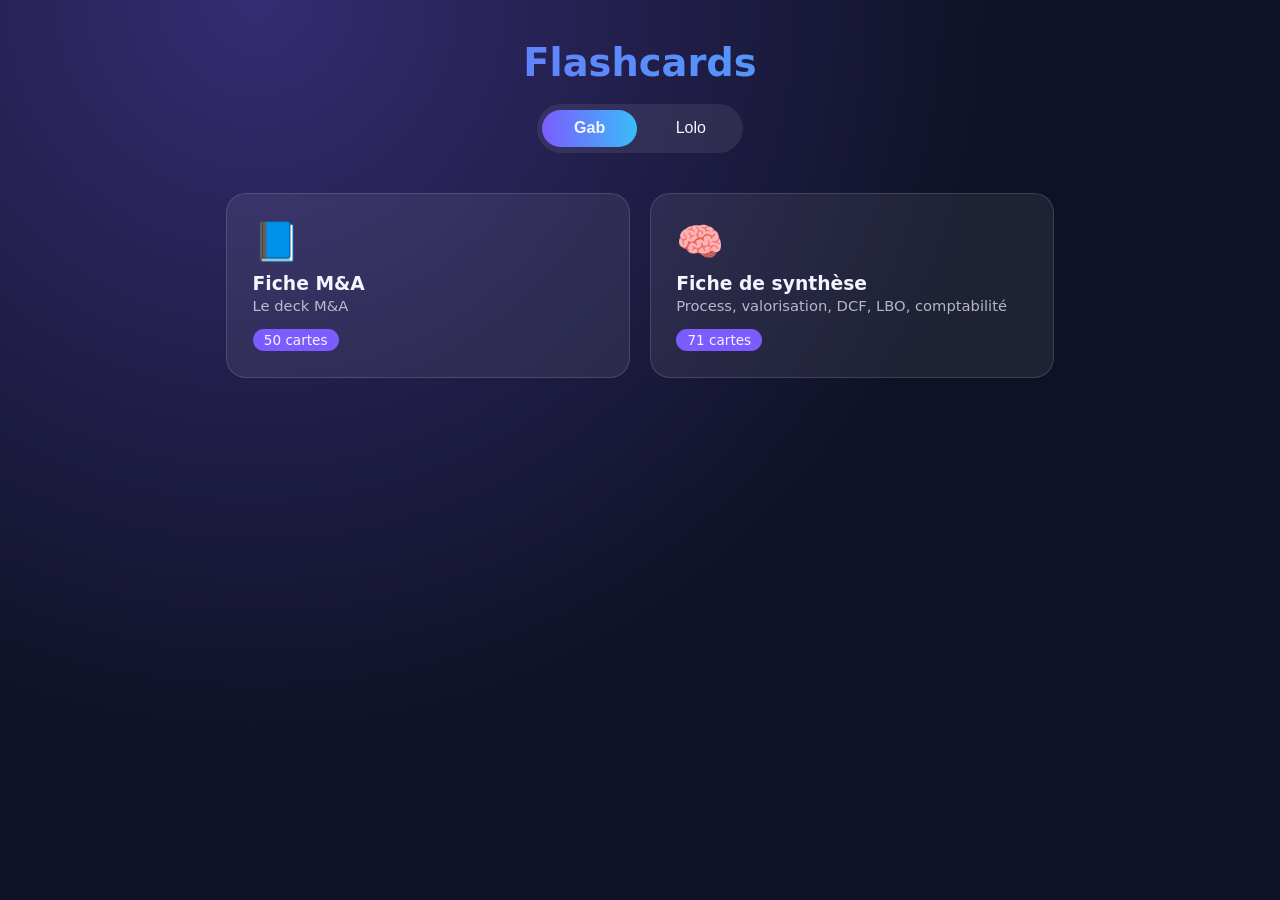
==== index.html @ feb43251 "Intègre les 4 decks existants et une page d'accueil à onglets Gab / Lolo Co-Authored-By: Claude Sonn" ====
<!doctype html>
<html lang="fr">
<head>
<meta charset="utf-8">
<meta name="viewport" content="width=device-width, initial-scale=1">
<title>Flashcards Gab & Lolo</title>
<style>
:root{--bg:#0f1226;--fg:#f4f5ff;--accent:#7c5cff;--accent2:#38bdf8}
body.lolo{--accent:#ff5ca8;--accent2:#ffb35c}
*{box-sizing:border-box}
body{margin:0;min-height:100vh;font-family:system-ui,sans-serif;color:var(--fg);
 background:radial-gradient(circle at 20% 0,color-mix(in srgb,var(--accent) 35%,transparent),transparent 55%),var(--bg);transition:background .4s}
header{text-align:center;padding:2.5rem 1rem 1rem}
h1{margin:0 0 1.2rem;font-size:2.4rem;background:linear-gradient(90deg,var(--accent),var(--accent2));-webkit-background-clip:text;background-clip:text;color:transparent}
.tabs{display:inline-flex;gap:.4rem;background:#ffffff14;padding:.35rem;border-radius:999px}
.tab{border:0;background:none;color:var(--fg);padding:.6rem 2rem;border-radius:999px;font-size:1rem;cursor:pointer}
.tab.active{background:linear-gradient(90deg,var(--accent),var(--accent2));font-weight:600}
main{max-width:860px;margin:0 auto;padding:1.5rem 1rem 3rem}
.panel{display:none;grid-template-columns:repeat(auto-fit,minmax(250px,1fr));gap:1.2rem}
.panel.show{display:grid}
.deck{display:block;text-decoration:none;color:inherit;background:#ffffff12;border:1px solid #ffffff22;border-radius:20px;padding:1.6rem;transition:transform .2s,box-shadow .2s}
.deck:hover{transform:translateY(-4px);box-shadow:0 10px 30px -10px var(--accent)}
.deck .e{font-size:2.4rem}.deck h3{margin:.5rem 0 .2rem}.deck p{margin:0;opacity:.7;font-size:.92rem}
.count{display:inline-block;margin-top:.9rem;padding:.2rem .7rem;border-radius:999px;background:var(--accent);font-size:.85rem}
</style>
</head>
<body>
<header>
  <h1>Flashcards</h1>
  <nav class="tabs">
    <button class="tab active" data-p="gab">Gab</button>
    <button class="tab" data-p="lolo">Lolo</button>
  </nav>
</header>
<main>
  <section class="panel show" id="gab">
    <a class="deck" href="mna-flashcards.html"><div class="e">📘</div><h3>Fiche M&amp;A</h3><p>Le deck M&amp;A</p><span class="count">50 cartes</span></a>
    <a class="deck" href="synthese-flashcards.html"><div class="e">🧠</div><h3>Fiche de synthèse</h3><p>Process, valorisation, DCF, LBO, comptabilité</p><span class="count">71 cartes</span></a>
  </section>
  <section class="panel" id="lolo">
    <a class="deck" href="histoire-flashcards.html"><div class="e">🏛️</div><h3>Impérialisme &amp; Nationalisme</h3><p>Histoire</p><span class="count">44 cartes</span></a>
    <a class="deck" href="geopolitique-1913-flashcards.html"><div class="e">🌍</div><h3>Géopolitique 1913</h3><p>Histoire</p><span class="count">86 cartes</span></a>
  </section>
</main>
<script>
document.querySelectorAll(".tab").forEach(t=>t.onclick=()=>{
  document.querySelectorAll(".tab").forEach(x=>x.classList.toggle("active",x===t));
  document.querySelectorAll(".panel").forEach(p=>p.classList.toggle("show",p.id===t.dataset.p));
  document.body.className=t.dataset.p;
});
</script>
</body>
</html>
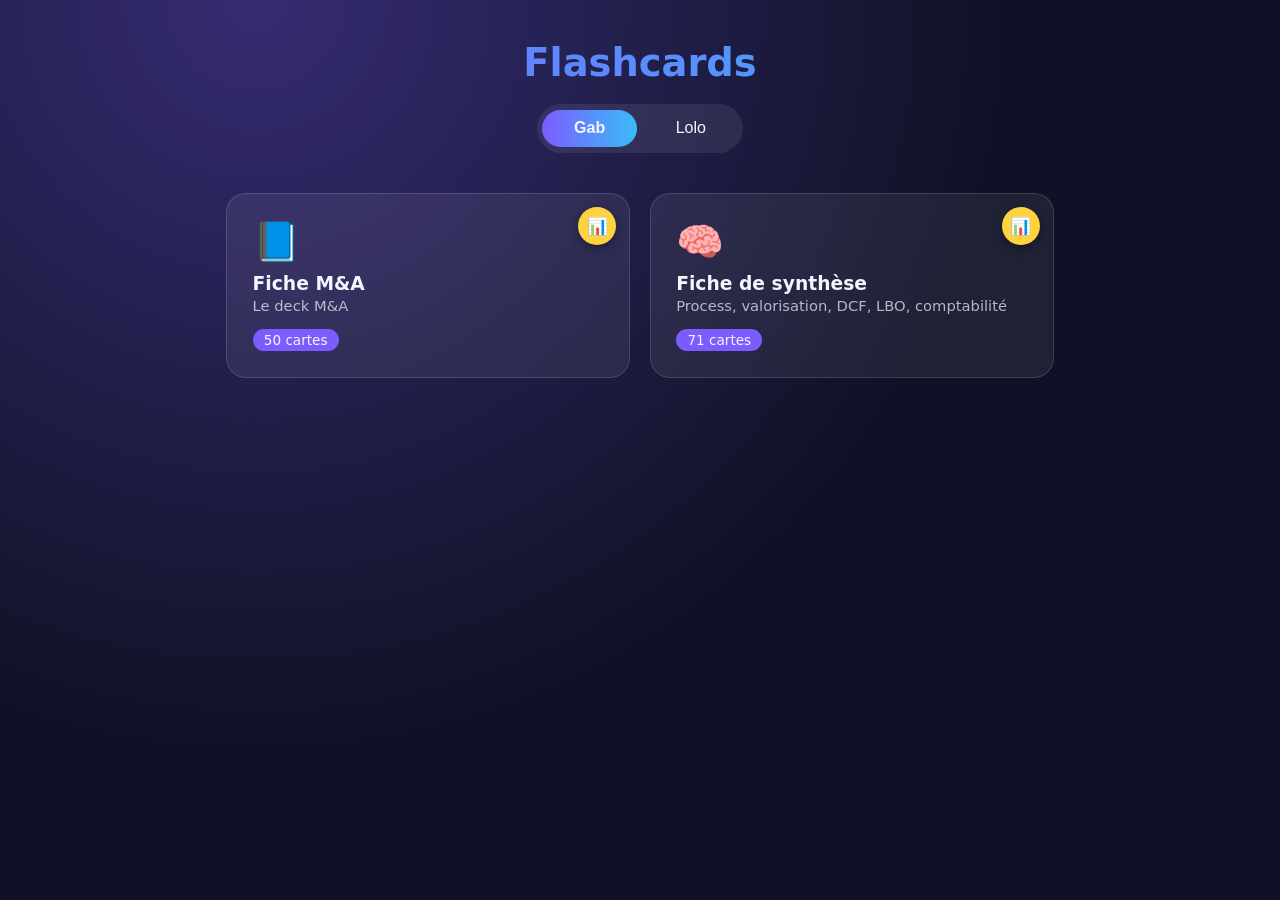
==== commit b1893c69: "Ajoute la page Progression (stats, graphique, top 3 cartes dures) et les icônes jaunes Co-Authored-B" ====
--- a/index.html
+++ b/index.html
@@ -21,6 +21,9 @@
 .deck{display:block;text-decoration:none;color:inherit;background:#ffffff12;border:1px solid #ffffff22;border-radius:20px;padding:1.6rem;transition:transform .2s,box-shadow .2s}
 .deck:hover{transform:translateY(-4px);box-shadow:0 10px 30px -10px var(--accent)}
 .deck .e{font-size:2.4rem}.deck h3{margin:.5rem 0 .2rem}.deck p{margin:0;opacity:.7;font-size:.92rem}
+.wrapdeck{position:relative}
+.pbtn{position:absolute;top:.9rem;right:.9rem;width:38px;height:38px;border-radius:50%;background:#FFD23F;color:#1a1a1a;display:flex;align-items:center;justify-content:center;text-decoration:none;font-size:1.05rem;box-shadow:0 3px 10px rgba(0,0,0,.35);transition:transform .15s}
+.pbtn:hover{transform:scale(1.12)}
 .count{display:inline-block;margin-top:.9rem;padding:.2rem .7rem;border-radius:999px;background:var(--accent);font-size:.85rem}
 </style>
 </head>
@@ -34,15 +37,21 @@
 </header>
 <main>
   <section class="panel show" id="gab">
-    <a class="deck" href="mna-flashcards.html"><div class="e">📘</div><h3>Fiche M&amp;A</h3><p>Le deck M&amp;A</p><span class="count">50 cartes</span></a>
-    <a class="deck" href="synthese-flashcards.html"><div class="e">🧠</div><h3>Fiche de synthèse</h3><p>Process, valorisation, DCF, LBO, comptabilité</p><span class="count">71 cartes</span></a>
+    <div class="wrapdeck"><a class="deck" href="mna-flashcards.html"><div class="e">📘</div><h3>Fiche M&amp;A</h3><p>Le deck M&amp;A</p><span class="count">50 cartes</span></a><a class="pbtn" href="progression.html?deck=mna" title="Ma progression" aria-label="Voir ma progression">📊</a></div>
+    <div class="wrapdeck"><a class="deck" href="synthese-flashcards.html"><div class="e">🧠</div><h3>Fiche de synthèse</h3><p>Process, valorisation, DCF, LBO, comptabilité</p><span class="count">71 cartes</span></a><a class="pbtn" href="progression.html?deck=synthese" title="Ma progression" aria-label="Voir ma progression">📊</a></div>
   </section>
   <section class="panel" id="lolo">
-    <a class="deck" href="histoire-flashcards.html"><div class="e">🏛️</div><h3>Impérialisme &amp; Nationalisme</h3><p>Histoire</p><span class="count">44 cartes</span></a>
-    <a class="deck" href="geopolitique-1913-flashcards.html"><div class="e">🌍</div><h3>Géopolitique 1913</h3><p>Histoire</p><span class="count">86 cartes</span></a>
+    <div class="wrapdeck"><a class="deck" href="histoire-flashcards.html"><div class="e">🏛️</div><h3>Impérialisme &amp; Nationalisme</h3><p>Histoire</p><span class="count">44 cartes</span></a><a class="pbtn" href="progression.html?deck=histoire" title="Ma progression" aria-label="Voir ma progression">📊</a></div>
+    <div class="wrapdeck"><a class="deck" href="geopolitique-1913-flashcards.html"><div class="e">🌍</div><h3>Géopolitique 1913</h3><p>Histoire</p><span class="count">86 cartes</span></a><a class="pbtn" href="progression.html?deck=geo" title="Ma progression" aria-label="Voir ma progression">📊</a></div>
   </section>
 </main>
 <script>
+function show(p){
+  document.querySelectorAll(".tab").forEach(x=>x.classList.toggle("active",x.dataset.p===p));
+  document.querySelectorAll(".panel").forEach(x=>x.classList.toggle("show",x.id===p));
+  document.body.className=p;
+}
+if(location.hash==="#lolo"||location.hash==="#gab")show(location.hash.slice(1));
 document.querySelectorAll(".tab").forEach(t=>t.onclick=()=>{
   document.querySelectorAll(".tab").forEach(x=>x.classList.toggle("active",x===t));
   document.querySelectorAll(".panel").forEach(p=>p.classList.toggle("show",p.id===t.dataset.p));
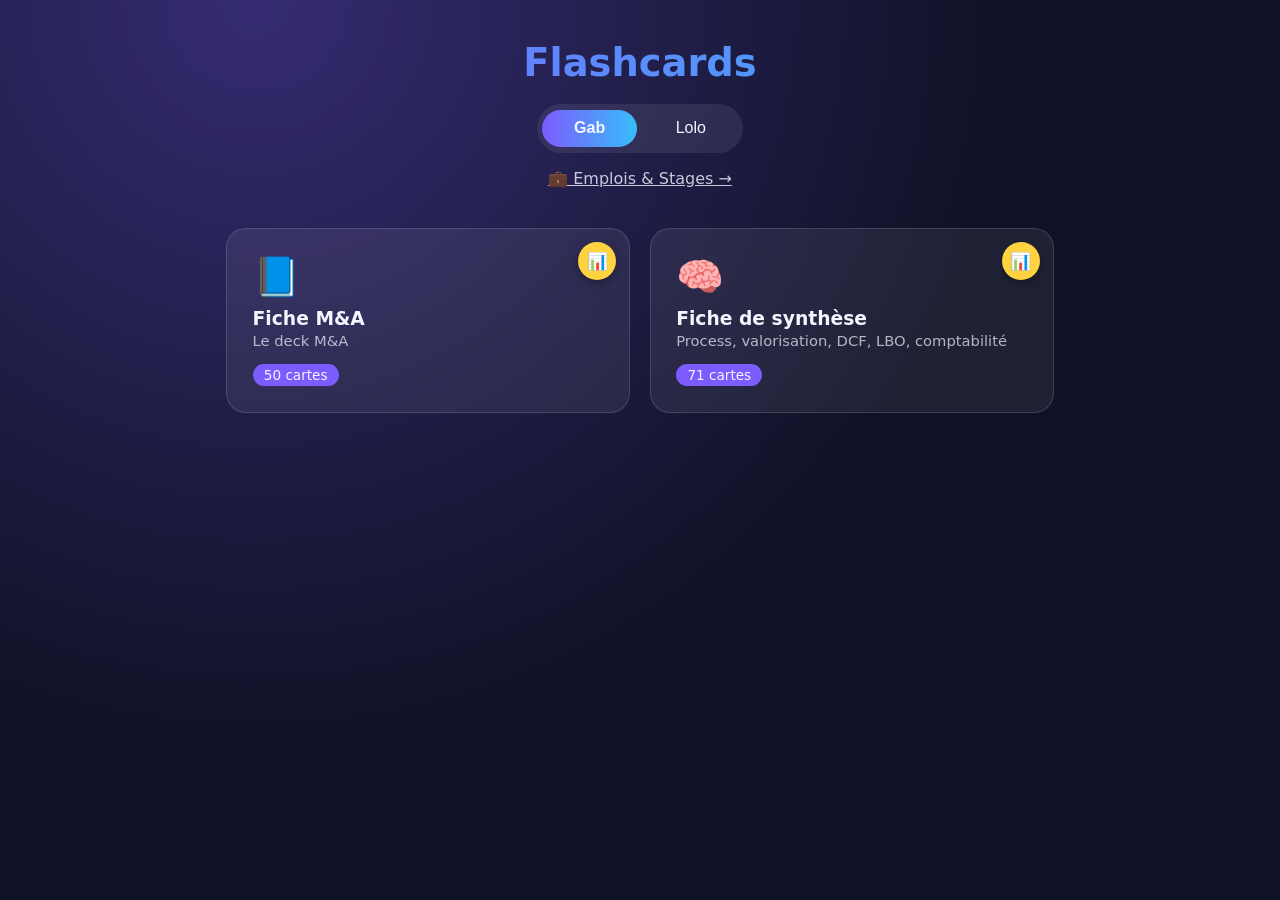
==== commit e7cda23e: "Ajoute la page Emplois & Stages (recherche multi-sites, sites carrières, suivi) Co-Authored-By: Clau" ====
--- a/index.html
+++ b/index.html
@@ -34,6 +34,7 @@
     <button class="tab active" data-p="gab">Gab</button>
     <button class="tab" data-p="lolo">Lolo</button>
   </nav>
+  <p style="margin:1rem 0 0"><a href="emplois.html" style="color:var(--fg);opacity:.8">💼 Emplois &amp; Stages →</a></p>
 </header>
 <main>
   <section class="panel show" id="gab">
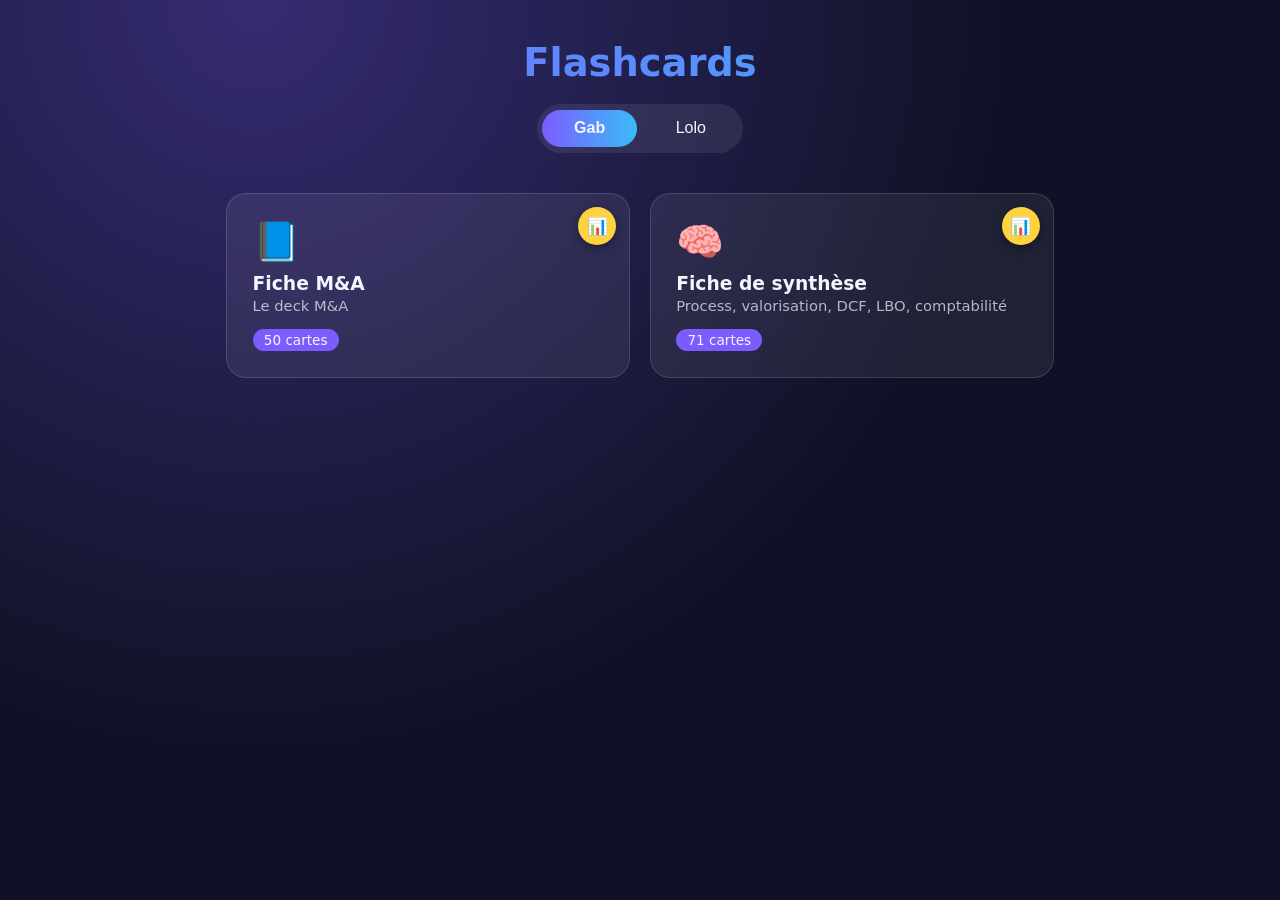
==== commit ff4f79d4: "Ajoute le deck Chapitre 2 (103 cartes) dans l'onglet Lolo Co-Authored-By: Claude Sonnet 5.5 <noreply" ====
--- a/index.html
+++ b/index.html
@@ -34,7 +34,6 @@
     <button class="tab active" data-p="gab">Gab</button>
     <button class="tab" data-p="lolo">Lolo</button>
   </nav>
-  <p style="margin:1rem 0 0"><a href="emplois.html" style="color:var(--fg);opacity:.8">💼 Emplois &amp; Stages →</a></p>
 </header>
 <main>
   <section class="panel show" id="gab">
@@ -44,6 +43,7 @@
   <section class="panel" id="lolo">
     <div class="wrapdeck"><a class="deck" href="histoire-flashcards.html"><div class="e">🏛️</div><h3>Impérialisme &amp; Nationalisme</h3><p>Histoire</p><span class="count">44 cartes</span></a><a class="pbtn" href="progression.html?deck=histoire" title="Ma progression" aria-label="Voir ma progression">📊</a></div>
     <div class="wrapdeck"><a class="deck" href="geopolitique-1913-flashcards.html"><div class="e">🌍</div><h3>Géopolitique 1913</h3><p>Histoire</p><span class="count">86 cartes</span></a><a class="pbtn" href="progression.html?deck=geo" title="Ma progression" aria-label="Voir ma progression">📊</a></div>
+    <div class="wrapdeck"><a class="deck" href="chapitre2-flashcards.html"><div class="e">📜</div><h3>Chapitre 2</h3><p>Tableau géopolitique du monde en 1939</p><span class="count">103 cartes</span></a><a class="pbtn" href="progression.html?deck=ch2" title="Ma progression" aria-label="Voir ma progression">📊</a></div>
   </section>
 </main>
 <script>
